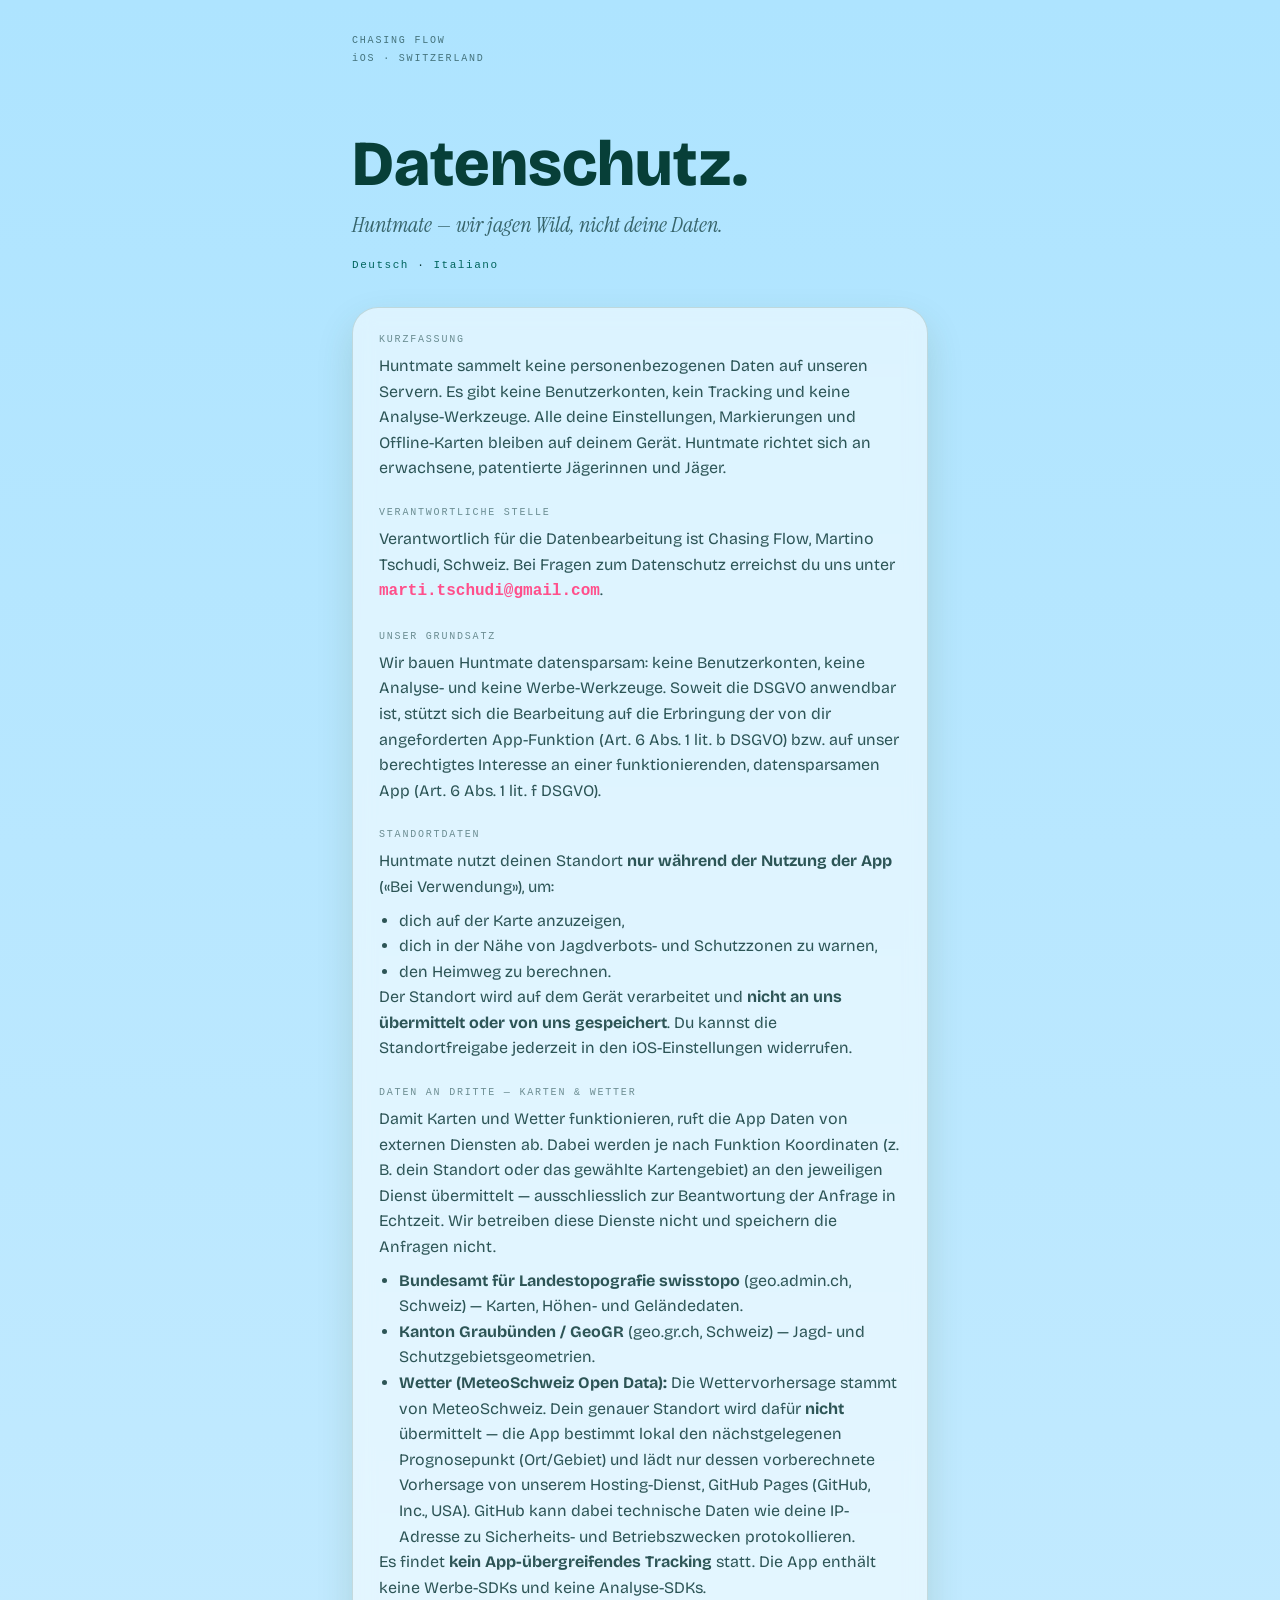
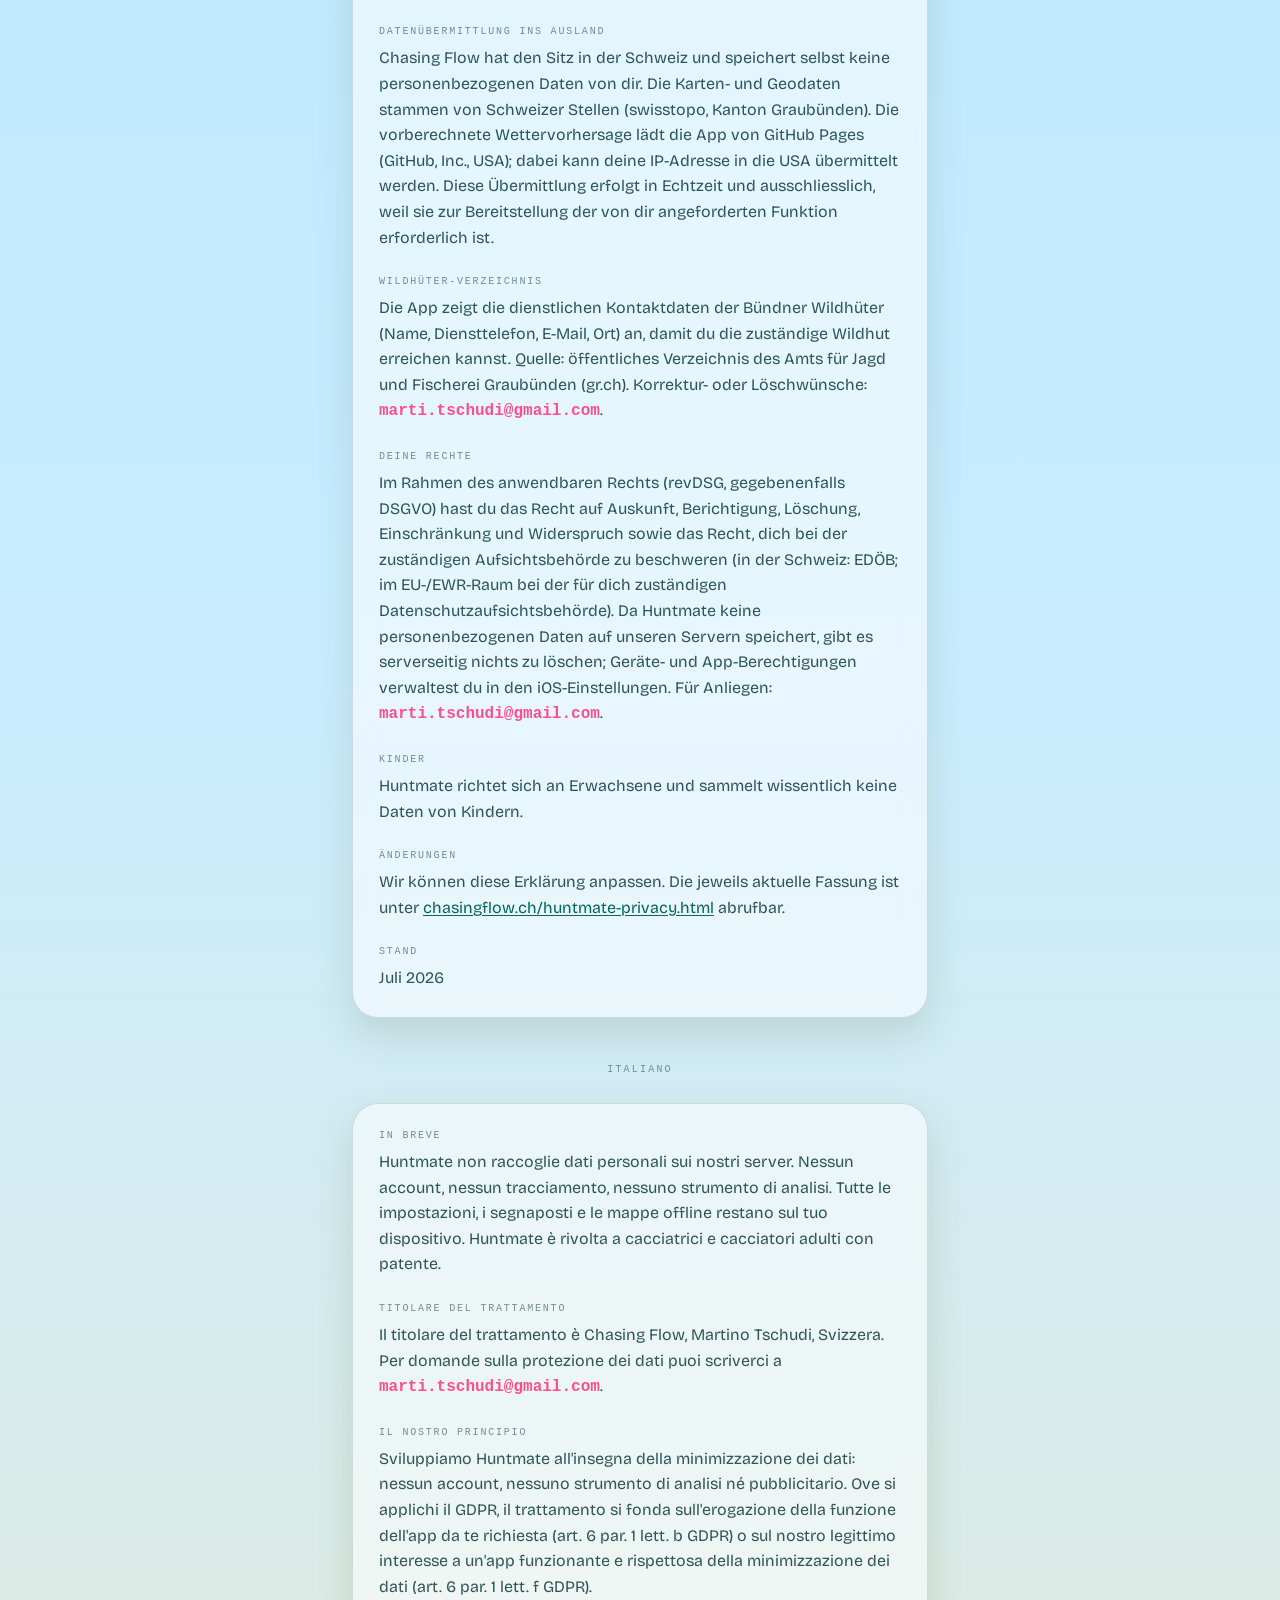
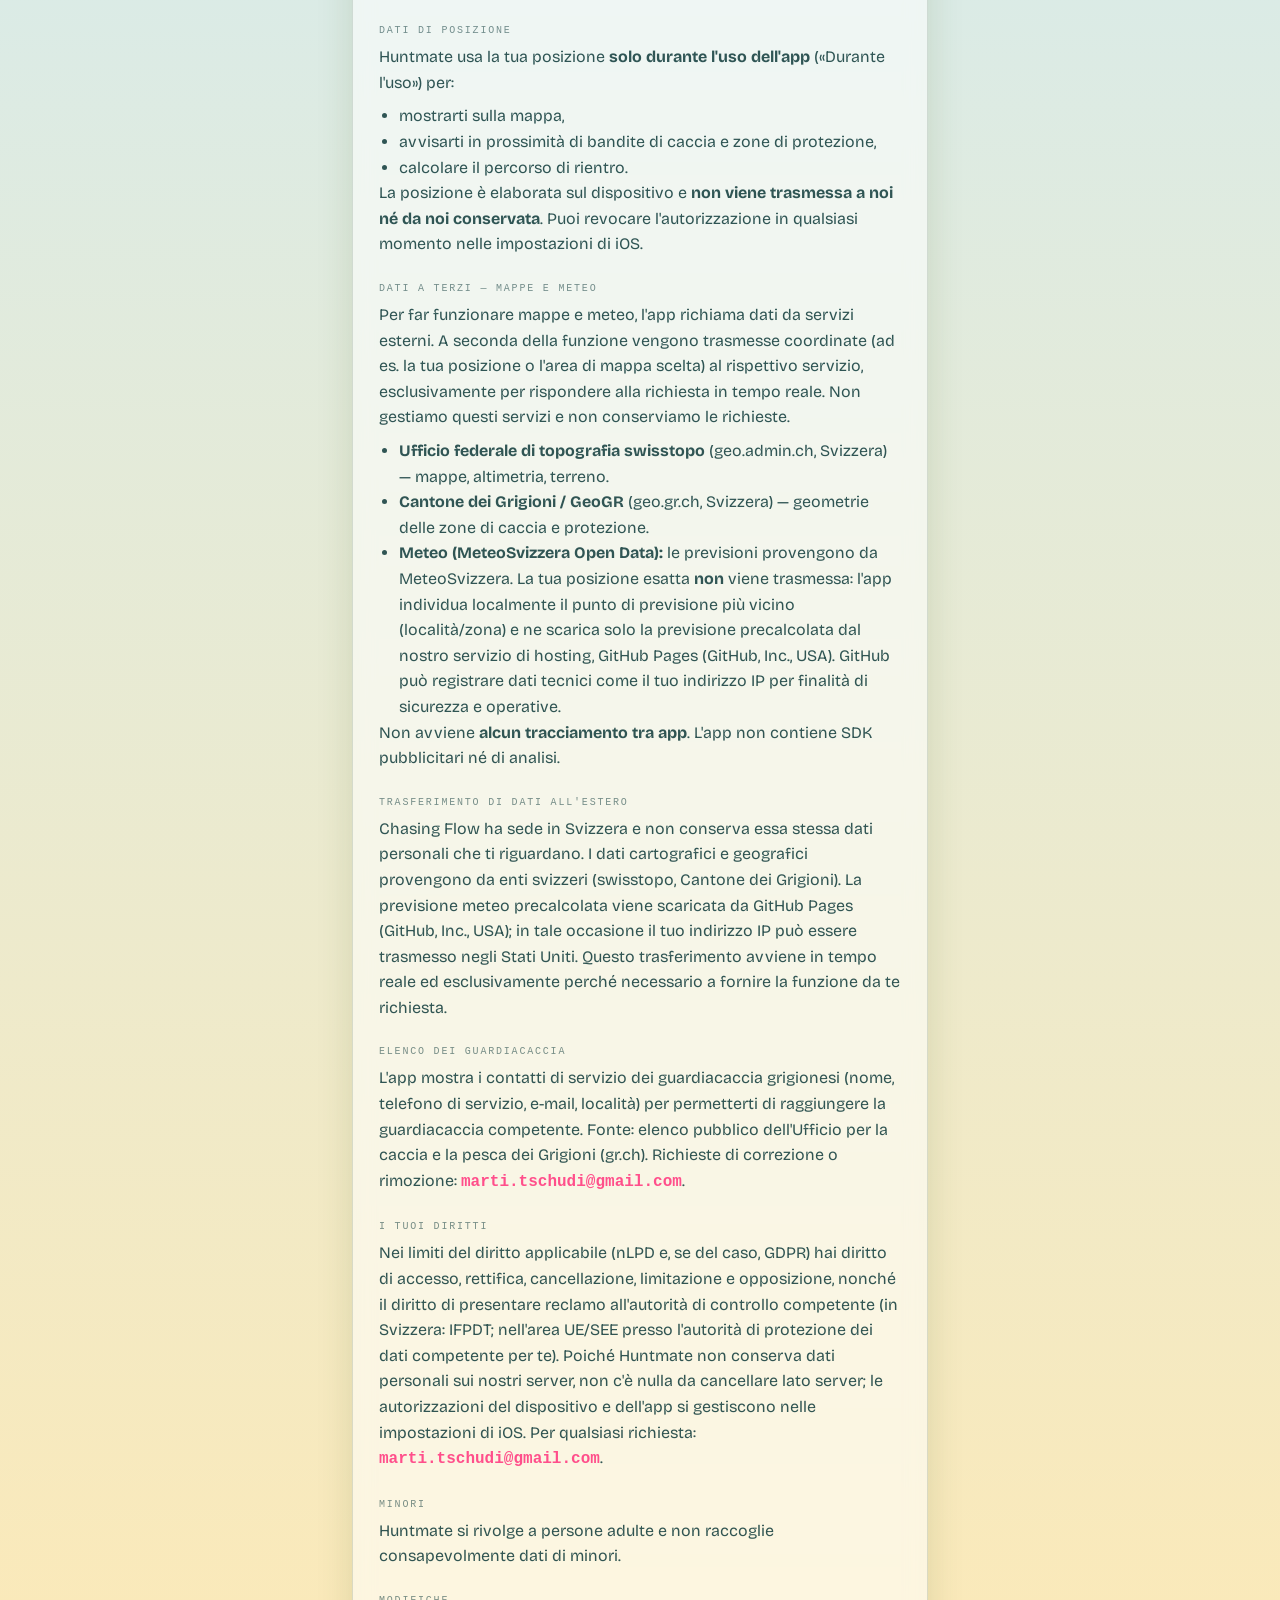
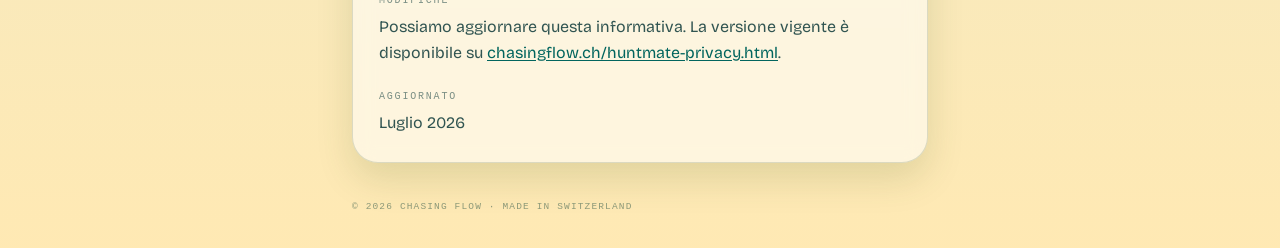
==== huntmate-privacy.html @ fb3e7503 "Add standalone Huntmate privacy policy page (DE/IT) Bilingual privacy policy for the Huntmate iOS ap" ====
<!DOCTYPE html>
<html lang="de">
<head>
  <meta charset="utf-8">
  <meta name="viewport" content="width=device-width, initial-scale=1">
  <title>Datenschutz — Huntmate</title>
  <meta name="description" content="Datenschutzerklärung der Huntmate-App von Chasing Flow — keine Konten, kein Tracking, keine Analyse. Deine Daten bleiben auf deinem Gerät.">
  <meta name="robots" content="noindex, follow">
  <meta name="theme-color" content="#aee4ff">
  <link rel="icon" href="data:image/svg+xml,%3Csvg xmlns='http://www.w3.org/2000/svg' viewBox='0 0 64 64'%3E%3Crect width='64' height='64' rx='14' fill='%23aee4ff'/%3E%3Ccircle cx='41' cy='23' r='11' fill='%23ffb340'/%3E%3Cpath d='M0 42c10-7 22-7 32 0s22 7 32 0v22H0z' fill='%232fcabe'/%3E%3C/svg%3E">
  <link rel="preconnect" href="https://fonts.googleapis.com">
  <link rel="preconnect" href="https://fonts.gstatic.com" crossorigin>
  <link href="https://fonts.googleapis.com/css2?family=Bricolage+Grotesque:opsz,wght@12..96,400;12..96,600;12..96,700;12..96,800&amp;family=Instrument+Serif:ital,wght@0,400;1,400&amp;display=swap" rel="stylesheet">
  <link rel="stylesheet" href="styles.css">
  <style>
    .legal-lang { margin: 20px 0 0; font-family: var(--font-mono); font-size: 11px; letter-spacing: .14em; }
    .legal-lang a { color: var(--teal-kicker); text-decoration: none; }
    .legal-lang a:hover { text-decoration: underline; }
    .legal-langbar { margin: 46px 0 -8px; text-align: center; font-family: var(--font-mono); font-size: 10px; letter-spacing: .22em; color: rgba(13, 56, 56, .5); }
    .legal-card ul { margin: 8px 0 0; padding-left: 20px; }
    .legal-card li { font-size: 16px; line-height: 1.6; color: rgba(13, 56, 56, .85); }
  </style>
</head>
<body class="legal">
  <main class="legal-wrap">

    <p class="legal-brand">CHASING FLOW<br>iOS · SWITZERLAND</p>

    <h1 class="legal-title">Datenschutz.</h1>
    <p class="legal-sub">Huntmate — wir jagen Wild, nicht deine Daten.</p>
    <nav class="legal-lang" aria-label="Sprache / Lingua">
      <a href="#de">Deutsch</a> · <a href="#it">Italiano</a>
    </nav>

    <!-- ============================ DEUTSCH ============================ -->
    <div class="legal-card" id="de">
      <section>
        <h2 class="legal-kicker">KURZFASSUNG</h2>
        <p>Huntmate sammelt keine personenbezogenen Daten auf unseren Servern. Es gibt keine Benutzerkonten, kein Tracking und keine Analyse-Werkzeuge. Alle deine Einstellungen, Markierungen und Offline-Karten bleiben auf deinem Gerät. Huntmate richtet sich an erwachsene, patentierte Jägerinnen und Jäger.</p>
      </section>

      <section>
        <h2 class="legal-kicker">VERANTWORTLICHE STELLE</h2>
        <p>Verantwortlich für die Datenbearbeitung ist Chasing Flow, Martino Tschudi, Schweiz. Bei Fragen zum Datenschutz erreichst du uns unter <a class="legal-email" href="mailto:marti.tschudi@gmail.com">marti.tschudi@gmail.com</a>.</p>
      </section>

      <section>
        <h2 class="legal-kicker">UNSER GRUNDSATZ</h2>
        <p>Wir bauen Huntmate datensparsam: keine Benutzerkonten, keine Analyse- und keine Werbe-Werkzeuge. Soweit die DSGVO anwendbar ist, stützt sich die Bearbeitung auf die Erbringung der von dir angeforderten App-Funktion (Art. 6 Abs. 1 lit. b DSGVO) bzw. auf unser berechtigtes Interesse an einer funktionierenden, datensparsamen App (Art. 6 Abs. 1 lit. f DSGVO).</p>
      </section>

      <section>
        <h2 class="legal-kicker">STANDORTDATEN</h2>
        <p>Huntmate nutzt deinen Standort <strong>nur während der Nutzung der App</strong> («Bei Verwendung»), um:</p>
        <ul>
          <li>dich auf der Karte anzuzeigen,</li>
          <li>dich in der Nähe von Jagdverbots- und Schutzzonen zu warnen,</li>
          <li>den Heimweg zu berechnen.</li>
        </ul>
        <p>Der Standort wird auf dem Gerät verarbeitet und <strong>nicht an uns übermittelt oder von uns gespeichert</strong>. Du kannst die Standortfreigabe jederzeit in den iOS-Einstellungen widerrufen.</p>
      </section>

      <section>
        <h2 class="legal-kicker">DATEN AN DRITTE — KARTEN &amp; WETTER</h2>
        <p>Damit Karten und Wetter funktionieren, ruft die App Daten von externen Diensten ab. Dabei werden je nach Funktion Koordinaten (z. B. dein Standort oder das gewählte Kartengebiet) an den jeweiligen Dienst übermittelt — ausschliesslich zur Beantwortung der Anfrage in Echtzeit. Wir betreiben diese Dienste nicht und speichern die Anfragen nicht.</p>
        <ul>
          <li><strong>Bundesamt für Landestopografie swisstopo</strong> (geo.admin.ch, Schweiz) — Karten, Höhen- und Geländedaten.</li>
          <li><strong>Kanton Graubünden / GeoGR</strong> (geo.gr.ch, Schweiz) — Jagd- und Schutzgebietsgeometrien.</li>
          <li><strong>Wetter (MeteoSchweiz Open Data):</strong> Die Wettervorhersage stammt von MeteoSchweiz. Dein genauer Standort wird dafür <strong>nicht</strong> übermittelt — die App bestimmt lokal den nächstgelegenen Prognosepunkt (Ort/Gebiet) und lädt nur dessen vorberechnete Vorhersage von unserem Hosting-Dienst, GitHub Pages (GitHub, Inc., USA). GitHub kann dabei technische Daten wie deine IP-Adresse zu Sicherheits- und Betriebszwecken protokollieren.</li>
        </ul>
        <p>Es findet <strong>kein App-übergreifendes Tracking</strong> statt. Die App enthält keine Werbe-SDKs und keine Analyse-SDKs.</p>
      </section>

      <section>
        <h2 class="legal-kicker">DATENÜBERMITTLUNG INS AUSLAND</h2>
        <p>Chasing Flow hat den Sitz in der Schweiz und speichert selbst keine personenbezogenen Daten von dir. Die Karten- und Geodaten stammen von Schweizer Stellen (swisstopo, Kanton Graubünden). Die vorberechnete Wettervorhersage lädt die App von GitHub Pages (GitHub, Inc., USA); dabei kann deine IP-Adresse in die USA übermittelt werden. Diese Übermittlung erfolgt in Echtzeit und ausschliesslich, weil sie zur Bereitstellung der von dir angeforderten Funktion erforderlich ist.</p>
      </section>

      <section>
        <h2 class="legal-kicker">WILDHÜTER-VERZEICHNIS</h2>
        <p>Die App zeigt die dienstlichen Kontaktdaten der Bündner Wildhüter (Name, Diensttelefon, E-Mail, Ort) an, damit du die zuständige Wildhut erreichen kannst. Quelle: öffentliches Verzeichnis des Amts für Jagd und Fischerei Graubünden (gr.ch). Korrektur- oder Löschwünsche: <a class="legal-email" href="mailto:marti.tschudi@gmail.com">marti.tschudi@gmail.com</a>.</p>
      </section>

      <section>
        <h2 class="legal-kicker">DEINE RECHTE</h2>
        <p>Im Rahmen des anwendbaren Rechts (revDSG, gegebenenfalls DSGVO) hast du das Recht auf Auskunft, Berichtigung, Löschung, Einschränkung und Widerspruch sowie das Recht, dich bei der zuständigen Aufsichtsbehörde zu beschweren (in der Schweiz: EDÖB; im EU-/EWR-Raum bei der für dich zuständigen Datenschutzaufsichtsbehörde). Da Huntmate keine personenbezogenen Daten auf unseren Servern speichert, gibt es serverseitig nichts zu löschen; Geräte- und App-Berechtigungen verwaltest du in den iOS-Einstellungen. Für Anliegen: <a class="legal-email" href="mailto:marti.tschudi@gmail.com">marti.tschudi@gmail.com</a>.</p>
      </section>

      <section>
        <h2 class="legal-kicker">KINDER</h2>
        <p>Huntmate richtet sich an Erwachsene und sammelt wissentlich keine Daten von Kindern.</p>
      </section>

      <section>
        <h2 class="legal-kicker">ÄNDERUNGEN</h2>
        <p>Wir können diese Erklärung anpassen. Die jeweils aktuelle Fassung ist unter <a href="https://chasingflow.ch/huntmate-privacy.html">chasingflow.ch/huntmate-privacy.html</a> abrufbar.</p>
      </section>

      <section>
        <h2 class="legal-kicker">STAND</h2>
        <p>Juli 2026</p>
      </section>
    </div>

    <!-- ============================ ITALIANO ============================ -->
    <p class="legal-langbar">ITALIANO</p>
    <div class="legal-card" id="it">
      <section>
        <h2 class="legal-kicker">IN BREVE</h2>
        <p>Huntmate non raccoglie dati personali sui nostri server. Nessun account, nessun tracciamento, nessuno strumento di analisi. Tutte le impostazioni, i segnaposti e le mappe offline restano sul tuo dispositivo. Huntmate è rivolta a cacciatrici e cacciatori adulti con patente.</p>
      </section>

      <section>
        <h2 class="legal-kicker">TITOLARE DEL TRATTAMENTO</h2>
        <p>Il titolare del trattamento è Chasing Flow, Martino Tschudi, Svizzera. Per domande sulla protezione dei dati puoi scriverci a <a class="legal-email" href="mailto:marti.tschudi@gmail.com">marti.tschudi@gmail.com</a>.</p>
      </section>

      <section>
        <h2 class="legal-kicker">IL NOSTRO PRINCIPIO</h2>
        <p>Sviluppiamo Huntmate all'insegna della minimizzazione dei dati: nessun account, nessuno strumento di analisi né pubblicitario. Ove si applichi il GDPR, il trattamento si fonda sull'erogazione della funzione dell'app da te richiesta (art. 6 par. 1 lett. b GDPR) o sul nostro legittimo interesse a un'app funzionante e rispettosa della minimizzazione dei dati (art. 6 par. 1 lett. f GDPR).</p>
      </section>

      <section>
        <h2 class="legal-kicker">DATI DI POSIZIONE</h2>
        <p>Huntmate usa la tua posizione <strong>solo durante l'uso dell'app</strong> («Durante l'uso») per:</p>
        <ul>
          <li>mostrarti sulla mappa,</li>
          <li>avvisarti in prossimità di bandite di caccia e zone di protezione,</li>
          <li>calcolare il percorso di rientro.</li>
        </ul>
        <p>La posizione è elaborata sul dispositivo e <strong>non viene trasmessa a noi né da noi conservata</strong>. Puoi revocare l'autorizzazione in qualsiasi momento nelle impostazioni di iOS.</p>
      </section>

      <section>
        <h2 class="legal-kicker">DATI A TERZI — MAPPE E METEO</h2>
        <p>Per far funzionare mappe e meteo, l'app richiama dati da servizi esterni. A seconda della funzione vengono trasmesse coordinate (ad es. la tua posizione o l'area di mappa scelta) al rispettivo servizio, esclusivamente per rispondere alla richiesta in tempo reale. Non gestiamo questi servizi e non conserviamo le richieste.</p>
        <ul>
          <li><strong>Ufficio federale di topografia swisstopo</strong> (geo.admin.ch, Svizzera) — mappe, altimetria, terreno.</li>
          <li><strong>Cantone dei Grigioni / GeoGR</strong> (geo.gr.ch, Svizzera) — geometrie delle zone di caccia e protezione.</li>
          <li><strong>Meteo (MeteoSvizzera Open Data):</strong> le previsioni provengono da MeteoSvizzera. La tua posizione esatta <strong>non</strong> viene trasmessa: l'app individua localmente il punto di previsione più vicino (località/zona) e ne scarica solo la previsione precalcolata dal nostro servizio di hosting, GitHub Pages (GitHub, Inc., USA). GitHub può registrare dati tecnici come il tuo indirizzo IP per finalità di sicurezza e operative.</li>
        </ul>
        <p>Non avviene <strong>alcun tracciamento tra app</strong>. L'app non contiene SDK pubblicitari né di analisi.</p>
      </section>

      <section>
        <h2 class="legal-kicker">TRASFERIMENTO DI DATI ALL'ESTERO</h2>
        <p>Chasing Flow ha sede in Svizzera e non conserva essa stessa dati personali che ti riguardano. I dati cartografici e geografici provengono da enti svizzeri (swisstopo, Cantone dei Grigioni). La previsione meteo precalcolata viene scaricata da GitHub Pages (GitHub, Inc., USA); in tale occasione il tuo indirizzo IP può essere trasmesso negli Stati Uniti. Questo trasferimento avviene in tempo reale ed esclusivamente perché necessario a fornire la funzione da te richiesta.</p>
      </section>

      <section>
        <h2 class="legal-kicker">ELENCO DEI GUARDIACACCIA</h2>
        <p>L'app mostra i contatti di servizio dei guardiacaccia grigionesi (nome, telefono di servizio, e-mail, località) per permetterti di raggiungere la guardiacaccia competente. Fonte: elenco pubblico dell'Ufficio per la caccia e la pesca dei Grigioni (gr.ch). Richieste di correzione o rimozione: <a class="legal-email" href="mailto:marti.tschudi@gmail.com">marti.tschudi@gmail.com</a>.</p>
      </section>

      <section>
        <h2 class="legal-kicker">I TUOI DIRITTI</h2>
        <p>Nei limiti del diritto applicabile (nLPD e, se del caso, GDPR) hai diritto di accesso, rettifica, cancellazione, limitazione e opposizione, nonché il diritto di presentare reclamo all'autorità di controllo competente (in Svizzera: IFPDT; nell'area UE/SEE presso l'autorità di protezione dei dati competente per te). Poiché Huntmate non conserva dati personali sui nostri server, non c'è nulla da cancellare lato server; le autorizzazioni del dispositivo e dell'app si gestiscono nelle impostazioni di iOS. Per qualsiasi richiesta: <a class="legal-email" href="mailto:marti.tschudi@gmail.com">marti.tschudi@gmail.com</a>.</p>
      </section>

      <section>
        <h2 class="legal-kicker">MINORI</h2>
        <p>Huntmate si rivolge a persone adulte e non raccoglie consapevolmente dati di minori.</p>
      </section>

      <section>
        <h2 class="legal-kicker">MODIFICHE</h2>
        <p>Possiamo aggiornare questa informativa. La versione vigente è disponibile su <a href="https://chasingflow.ch/huntmate-privacy.html">chasingflow.ch/huntmate-privacy.html</a>.</p>
      </section>

      <section>
        <h2 class="legal-kicker">AGGIORNATO</h2>
        <p>Luglio 2026</p>
      </section>
    </div>

    <p class="legal-foot">© 2026 CHASING FLOW · MADE IN SWITZERLAND</p>

  </main>
</body>
</html>
---- styles.css ----
/* ==========================================================================
   Chasing Flow — chasingflow.ch
   Page styles + design tokens. The scene itself is painted by main.js
   into the fixed full-viewport canvas (#cv).
   ========================================================================== */

:root {
  /* ink */
  --ink: #0d3838;
  --ink-hunt: #143028;
  --ink-lake: #043f3a;
  --ink-passion: #045048;
  --ink-contact: #073f38;
  /* accents */
  --amber: #ffb52e;
  --amber-kicker: #8a5800;
  --amber-ink: #3a2600;
  --teal: #00c2b8;
  --teal-kicker: #02655e;
  --teal-ink: #00312e;
  --pink: #ff4f8b;
  /* scene */
  --sky: #aee4ff;
  /* type */
  --font-display: 'Bricolage Grotesque', sans-serif;
  --font-serif: 'Instrument Serif', serif;
  --font-mono: ui-monospace, Menlo, monospace;
}

* { box-sizing: border-box; }

html, body { overflow-x: clip; }

body {
  margin: 0;
  background: var(--sky); /* no-JS fallback: the flat morning blue */
  font-family: var(--font-display);
  color: var(--ink);
}

a:focus-visible {
  outline: 2px solid rgba(13, 56, 56, .7);
  outline-offset: 3px;
  border-radius: 6px;
}

/* --- fixed scene canvas --------------------------------------------------- */

#cv {
  position: fixed;
  inset: 0;
  width: 100%;
  height: 100%;
  display: block;
  z-index: 0;
}

/* --- fixed flow-meter HUD --------------------------------------------------
   The difference blend is how it stays legible over sky and water. */

.hud {
  position: fixed;
  top: 18px;
  right: 20px;
  z-index: 5;
  pointer-events: none;
  text-align: right;
  mix-blend-mode: difference;
  color: #fff;
  font-family: var(--font-mono);
}
.hud-flow { font-size: 16px; letter-spacing: .08em; font-weight: 600; }
.hud-zone { font-size: 9px; letter-spacing: .18em; margin-top: 3px; opacity: .75; }

/* --- content column -------------------------------------------------------- */

.content { position: relative; z-index: 1; }

/* --- hero — morning --------------------------------------------------------- */

.hero {
  min-height: 100vh;
  min-height: 100svh;
  display: flex;
  flex-direction: column;
  justify-content: space-between;
  padding: 22px 22px 30px;
  max-width: 680px;
  margin: 0 auto;
  width: 100%;
}
.hero-label {
  margin: 0;
  font-family: var(--font-mono);
  font-size: 10px;
  letter-spacing: .18em;
  color: rgba(13, 56, 56, .65);
  line-height: 1.8;
}
.hero-title {
  font-size: clamp(46px, 11vw, 104px);
  font-weight: 800;
  line-height: .96;
  letter-spacing: -.015em;
  margin: 0;
}
.hero-title .hl { display: inline-block; will-change: transform; }
.hueflow { animation: hueflow 6s ease-in-out infinite; }
.hero-tagline {
  font-family: var(--font-serif);
  font-style: italic;
  font-size: clamp(19px, 4.6vw, 28px);
  margin: 16px 0 0;
  color: rgba(13, 56, 56, .8);
}
.cue { text-align: center; transition: opacity .6s; }
.cue span {
  display: inline-block;
  font-family: var(--font-mono);
  font-size: 10px;
  letter-spacing: .2em;
  color: rgba(13, 56, 56, .55);
  animation: cue 2.2s ease-in-out infinite;
}

/* --- manifesto --------------------------------------------------------------- */

.manifesto {
  min-height: 52vh;
  min-height: 52svh;
  display: flex;
  flex-direction: column;
  align-items: center;
  justify-content: center;
  text-align: center;
  padding: 60px 26px;
  max-width: 620px;
  margin: 0 auto;
}
.manifesto-line {
  margin: 0;
  font-family: var(--font-serif);
  font-style: italic;
  font-size: clamp(24px, 5.6vw, 36px);
  line-height: 1.25;
  color: var(--ink);
}
.manifesto-kicker {
  margin: 18px 0 0;
  font-family: var(--font-mono);
  font-size: 10px;
  letter-spacing: .2em;
  color: rgba(13, 56, 56, .6);
}

/* --- app sections (HuntMate / Lake Zürich) ----------------------------------- */

.app {
  padding: 40px 22px 0;
  max-width: 620px;
  margin: 0 auto;
}
.app--lake {
  /* holds the viewport in open water while the crossing plays */
  padding: 68vh 22px 0;
  padding: 68svh 22px 0;
}
.app-kicker {
  margin: 0 0 18px;
  font-family: var(--font-mono);
  font-size: 10px;
  letter-spacing: .18em;
}
.app--hunt .app-kicker { color: var(--amber-kicker); }
.app--lake .app-kicker { color: var(--teal-kicker); }

.card {
  background: rgba(255, 255, 255, .55);
  -webkit-backdrop-filter: blur(10px);
  backdrop-filter: blur(10px);
  border: 1px solid rgba(20, 60, 30, .15);
  border-radius: 26px;
  padding: 26px;
  box-shadow: 0 16px 36px rgba(60, 90, 20, .15);
  animation: bob 7s ease-in-out infinite alternate;
}
.card--lake {
  background: rgba(255, 255, 255, .5);
  border-color: rgba(0, 140, 130, .28);
  box-shadow: 0 16px 40px rgba(0, 110, 100, .18);
  animation: bob 8s ease-in-out .8s infinite alternate;
}

.card-head {
  display: flex;
  align-items: center;
  gap: 15px;
}
.icon-slot {
  width: 62px;
  height: 62px;
  border-radius: 16px;
  flex: none;
}
.card--hunt .icon-slot {
  background: repeating-linear-gradient(45deg, rgba(255, 181, 46, .2) 0 9px, rgba(255, 181, 46, .42) 9px 18px);
  border: 1px solid rgba(200, 140, 20, .5);
}
.card--lake .icon-slot {
  background: repeating-linear-gradient(45deg, rgba(0, 194, 184, .16) 0 9px, rgba(0, 194, 184, .36) 9px 18px);
  border: 1px solid rgba(0, 150, 140, .5);
}
.app-name {
  margin: 0;
  font-size: 28px;
  font-weight: 800;
  line-height: 1;
}
.card--hunt .app-name { color: var(--ink-hunt); }
.card--lake .app-name { color: var(--ink-lake); }
.app-meta {
  margin: 5px 0 0;
  font-family: var(--font-mono);
  font-size: 9.5px;
  letter-spacing: .15em;
}
.card--hunt .app-meta { color: rgba(20, 48, 40, .55); }
.card--lake .app-meta { color: rgba(4, 63, 58, .6); }

.app-blurb {
  font-size: 16px;
  line-height: 1.55;
  margin: 16px 0 18px;
}
.card--hunt .app-blurb { color: rgba(20, 48, 40, .85); }
.card--lake .app-blurb { color: rgba(4, 63, 58, .85); }

.shot-slot {
  height: min(62vh, 400px);
  height: min(62svh, 400px);
  border-radius: 18px;
  display: flex;
  align-items: center;
  justify-content: center;
  font-family: var(--font-mono);
  font-size: 10px;
  letter-spacing: .12em;
}
.card--hunt .shot-slot {
  background: repeating-linear-gradient(45deg, rgba(255, 181, 46, .12) 0 10px, rgba(255, 181, 46, .24) 10px 20px);
  border: 1px solid rgba(200, 140, 20, .4);
  color: rgba(20, 48, 40, .6);
}
.card--lake .shot-slot {
  background: repeating-linear-gradient(45deg, rgba(0, 194, 184, .1) 0 10px, rgba(0, 194, 184, .2) 10px 20px);
  border: 1px solid rgba(0, 150, 140, .4);
  color: rgba(4, 63, 58, .6);
}

.card--lake .icon-slot--filled,
.card--hunt .icon-slot--filled {
  background: none;
  display: block;
}

/* Filled slot: placeholder stripes give way to a swipeable strip of shots.
   The cut-off tile at the card edge is the scroll affordance. */
.shot-slot--filled {
  justify-content: flex-start;
  gap: 10px;
  overflow-x: auto;
  overflow-y: hidden;
  scroll-snap-type: x proximity;
  overscroll-behavior-x: contain;
  scrollbar-width: none;
}
.shot-slot--filled::-webkit-scrollbar { display: none; }
.card--lake .shot-slot--filled,
.card--hunt .shot-slot--filled {
  background: none;
  border: none;
}
.shot-slot--filled img {
  height: 100%;
  width: auto;
  flex: none;
  border-radius: 14px;
  border: 1px solid rgba(0, 150, 140, .25);
  scroll-snap-align: start;
}
.card--hunt .shot-slot--filled img { border-color: rgba(200, 140, 20, .3); }

.pill {
  display: inline-flex;
  margin-top: 18px;
  padding: 12px 22px;
  border-radius: 999px;
  font-family: var(--font-mono);
  font-size: 11px;
  letter-spacing: .14em;
  text-decoration: none;
  font-weight: 700;
}
.pill--hunt { background: var(--amber); color: var(--amber-ink); }
.pill--lake { background: var(--teal); color: var(--teal-ink); }

/* --- golden transition -------------------------------------------------------- */

.transition {
  min-height: 62vh;
  min-height: 62svh;
  display: flex;
  flex-direction: column;
  align-items: center;
  justify-content: center;
  text-align: center;
  padding: 60px 26px;
  position: relative;
}
.ghost {
  position: absolute;
  inset: 0;
  display: flex;
  align-items: center;
  justify-content: center;
  font-weight: 800;
  font-size: clamp(110px, 28vw, 280px);
  letter-spacing: .02em;
  color: transparent;
  -webkit-text-stroke: 1.5px rgba(140, 90, 0, .2);
  pointer-events: none;
  user-select: none;
  -webkit-user-select: none;
}
.ghost--quiet { -webkit-text-stroke-color: rgba(255, 255, 255, .35); }
.transition-inner { position: relative; }
.transition-line {
  margin: 0;
  font-family: var(--font-serif);
  font-style: italic;
  font-size: clamp(28px, 6.4vw, 40px);
  line-height: 1.2;
  color: #7a4a00;
}
.transition-kicker {
  margin: 14px 0 0;
  font-family: var(--font-mono);
  font-size: 10px;
  letter-spacing: .2em;
  color: rgba(110, 70, 0, .65);
}

/* --- waterline marker: its document Y is the water surface (read by main.js) --- */

#waterMark { height: 0; }

/* --- passion -------------------------------------------------------------------- */

.passion {
  min-height: 70vh;
  min-height: 70svh;
  display: flex;
  flex-direction: column;
  justify-content: center;
  padding: 60px 22px;
  max-width: 620px;
  margin: 0 auto;
  position: relative;
}
.passion-inner { position: relative; }
.passion-line {
  margin: 0;
  font-family: var(--font-serif);
  font-style: italic;
  font-weight: 400;
  font-size: clamp(30px, 6.8vw, 44px);
  line-height: 1.2;
  color: var(--ink-passion);
}
.passion-copy {
  font-size: 16px;
  line-height: 1.6;
  color: rgba(4, 64, 58, .8);
  margin: 14px 0 0;
  max-width: 340px;
}

/* --- contact — eden ---------------------------------------------------------------- */

.contact {
  min-height: 78vh;
  min-height: 78svh;
  display: flex;
  flex-direction: column;
  justify-content: center;
  padding: 60px 22px;
  max-width: 620px;
  margin: 0 auto;
}
.contact-title {
  margin: 0;
  font-size: clamp(44px, 10vw, 76px);
  font-weight: 800;
  line-height: 1;
  color: var(--ink-contact);
}
.contact-email {
  display: inline-block;
  margin-top: 18px;
  font-family: var(--font-mono);
  font-size: clamp(16px, 4.2vw, 20px);
  color: var(--pink);
  text-decoration: none;
  animation: glowPulse 3.5s ease-in-out infinite;
  font-weight: 600;
}
.contact-note {
  font-family: var(--font-serif);
  font-style: italic;
  font-size: 16px;
  color: rgba(6, 60, 52, .65);
  margin: 28px 0 0;
}

/* --- footer — paradise --------------------------------------------------------------- */

.footer {
  padding: 0 22px 44px;
  max-width: 620px;
  margin: 0 auto;
}
.footer-flow {
  margin: 0;
  font-family: var(--font-mono);
  font-size: 9.5px;
  letter-spacing: .16em;
  color: rgba(6, 60, 52, .6);
  line-height: 1.8;
}
.footer-links {
  display: flex;
  gap: 18px;
  margin-top: 22px;
  font-family: var(--font-mono);
  font-size: 9.5px;
  letter-spacing: .14em;
}
.footer-links a {
  color: rgba(6, 60, 52, .65);
  text-decoration: none;
}
.footer-legal {
  font-family: var(--font-mono);
  font-size: 9.5px;
  letter-spacing: .12em;
  color: rgba(6, 60, 52, .45);
  margin: 12px 0 0;
  line-height: 1.7;
}

/* --- legal pages (Impressum / Privacy) ------------------------------------------------- */

.legal {
  min-height: 100vh;
  min-height: 100svh;
  background: linear-gradient(180deg, #aee4ff 0%, #c9ecff 45%, #ffe9b3 100%);
}
.legal-wrap {
  max-width: 620px;
  margin: 0 auto;
  padding: 22px 22px 44px;
}
.legal-brand {
  display: inline-block;
  font-family: var(--font-mono);
  font-size: 10px;
  letter-spacing: .18em;
  color: rgba(13, 56, 56, .65);
  line-height: 1.8;
  text-decoration: none;
}
.legal-title {
  margin: 54px 0 0;
  font-size: clamp(40px, 9vw, 64px);
  font-weight: 800;
  line-height: 1;
  color: var(--ink-contact);
}
.legal-sub {
  margin: 14px 0 0;
  font-family: var(--font-serif);
  font-style: italic;
  font-size: clamp(18px, 4.4vw, 22px);
  color: rgba(13, 56, 56, .75);
}
.legal-card {
  margin-top: 36px;
  background: rgba(255, 255, 255, .55);
  -webkit-backdrop-filter: blur(10px);
  backdrop-filter: blur(10px);
  border: 1px solid rgba(20, 60, 30, .15);
  border-radius: 26px;
  padding: 26px;
  box-shadow: 0 16px 36px rgba(60, 90, 20, .15);
}
.legal-card section + section { margin-top: 26px; }
.legal-kicker {
  margin: 0 0 8px;
  font-family: var(--font-mono);
  font-size: 10px;
  letter-spacing: .18em;
  font-weight: 400;
  color: rgba(13, 56, 56, .55);
}
.legal-card p {
  margin: 0;
  font-size: 16px;
  line-height: 1.6;
  color: rgba(13, 56, 56, .85);
}
.legal-card p + p { margin-top: 10px; }
.legal-card a {
  color: var(--teal-kicker);
  text-decoration: underline;
  text-underline-offset: 2px;
}
.legal-card a.legal-email {
  font-family: var(--font-mono);
  color: var(--pink);
  font-weight: 600;
  text-decoration: none;
}
.tbd {
  font-family: var(--font-mono);
  font-size: .85em;
  color: var(--amber-kicker);
  background: rgba(255, 181, 46, .18);
  border-radius: 6px;
  padding: 1px 6px;
}
.legal-back { margin-top: 32px; }
.legal-foot {
  margin: 36px 0 0;
  font-family: var(--font-mono);
  font-size: 9.5px;
  letter-spacing: .12em;
  color: rgba(6, 60, 52, .45);
  line-height: 1.7;
}

/* --- 404 ------------------------------------------------------------------------------------ */

.nf-hero {
  position: relative;
  min-height: 68vh;
  min-height: 68svh;
  display: flex;
  flex-direction: column;
  align-items: center;
  justify-content: center;
  text-align: center;
  padding: 60px 0;
}
.nf-inner { position: relative; }
.nf-kicker {
  margin: 0;
  font-family: var(--font-mono);
  font-size: 10px;
  letter-spacing: .2em;
  color: rgba(110, 70, 0, .65);
}
.nf-title {
  margin: 12px 0 0;
  font-size: clamp(44px, 10vw, 76px);
  font-weight: 800;
  line-height: 1;
  color: var(--ink-contact);
}
.nf-line {
  font-family: var(--font-serif);
  font-style: italic;
  font-size: clamp(19px, 4.6vw, 26px);
  color: rgba(13, 56, 56, .8);
  margin: 14px 0 0;
}
.nf-inner .pill { margin-top: 28px; }

/* --- keyframes --------------------------------------------------------------------------- */

@keyframes cue {
  0%, 100% { transform: translateY(0); opacity: .9; }
  50% { transform: translateY(9px); opacity: .35; }
}
@keyframes glowPulse {
  0%, 100% { text-shadow: 0 0 16px rgba(255, 79, 139, .45); }
  50% { text-shadow: 0 0 38px rgba(255, 79, 139, .85); }
}
@keyframes hueflow {
  0%, 100% { color: #0d8a76; text-shadow: 0 0 24px rgba(0, 194, 184, .4); }
  33% { color: #ff8a3d; text-shadow: 0 0 24px rgba(255, 138, 61, .4); }
  66% { color: #ff5e93; text-shadow: 0 0 24px rgba(255, 94, 147, .4); }
}
@keyframes bob {
  from { transform: translateY(-5px) rotate(-0.3deg); }
  to { transform: translateY(6px) rotate(0.35deg); }
}

/* --- reduced motion ------------------------------------------------------------------------ */

@media (prefers-reduced-motion: reduce) {
  * { animation: none !important; }
}
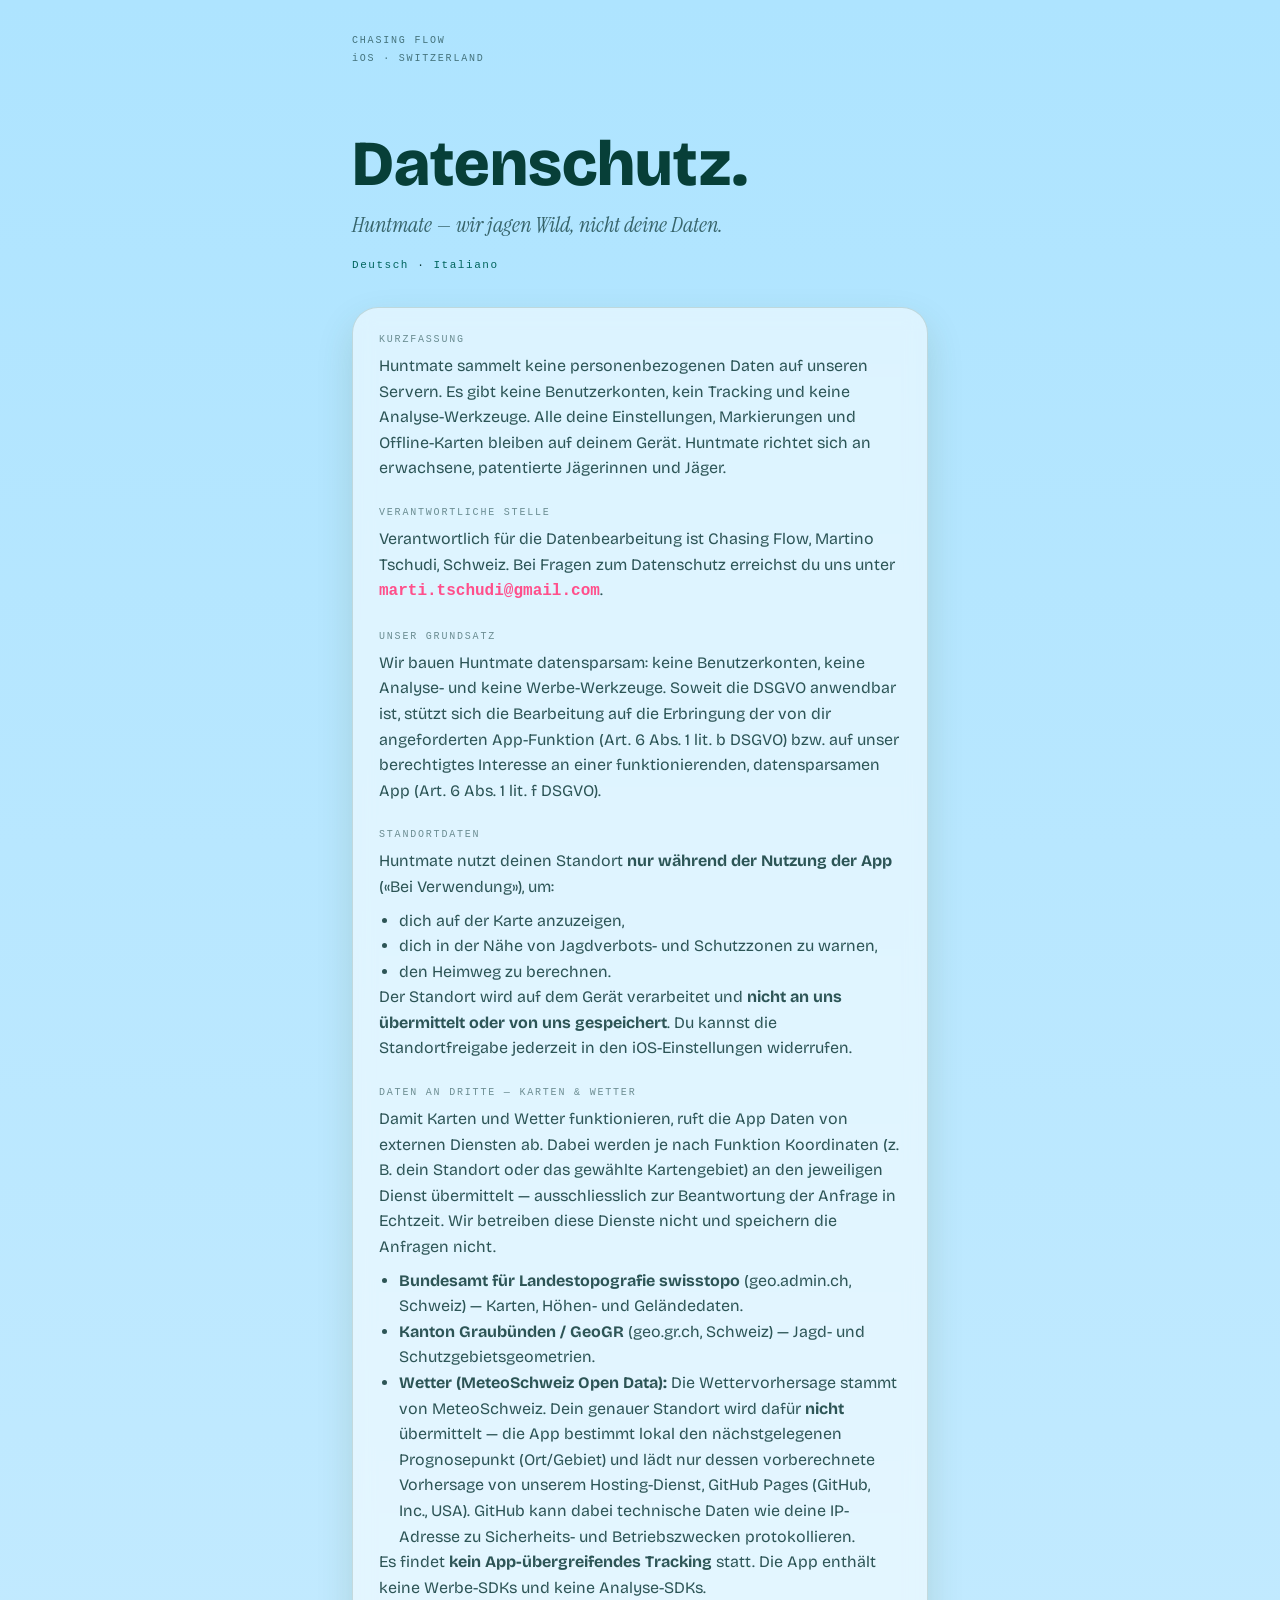
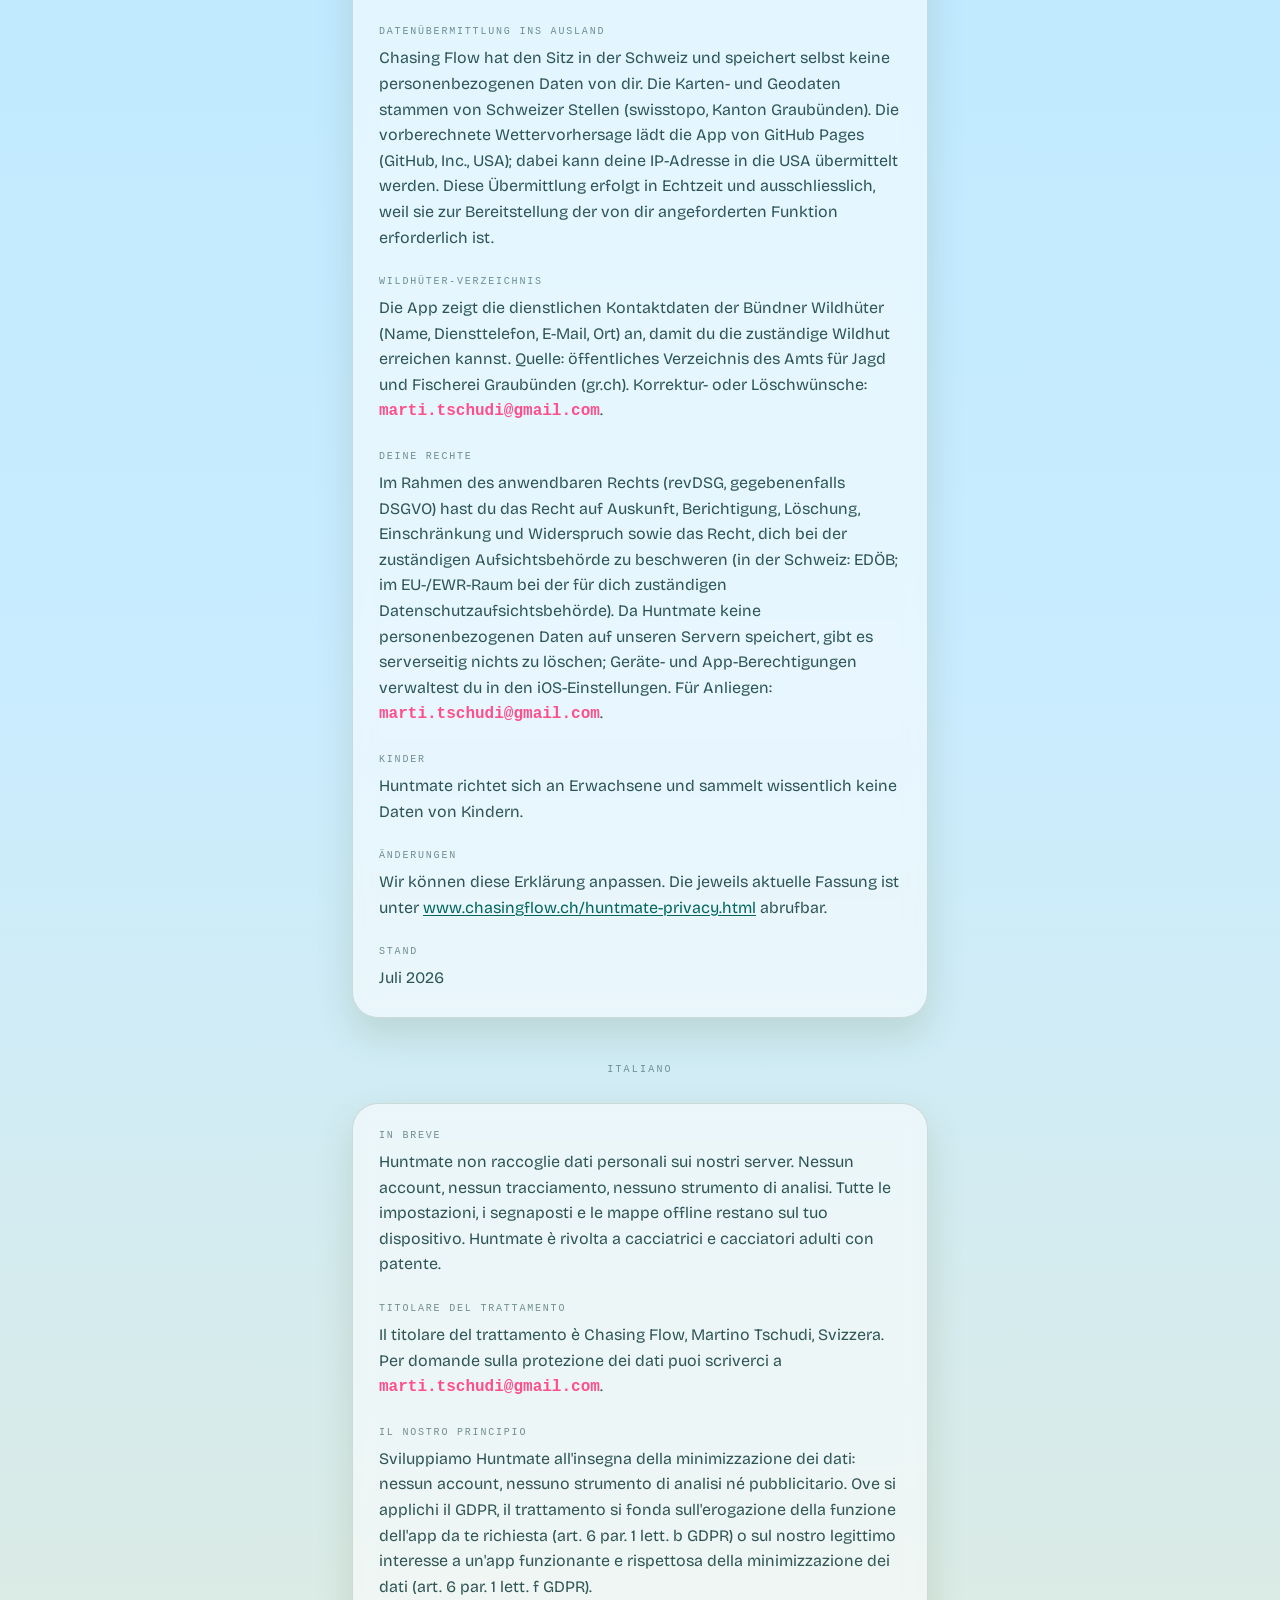
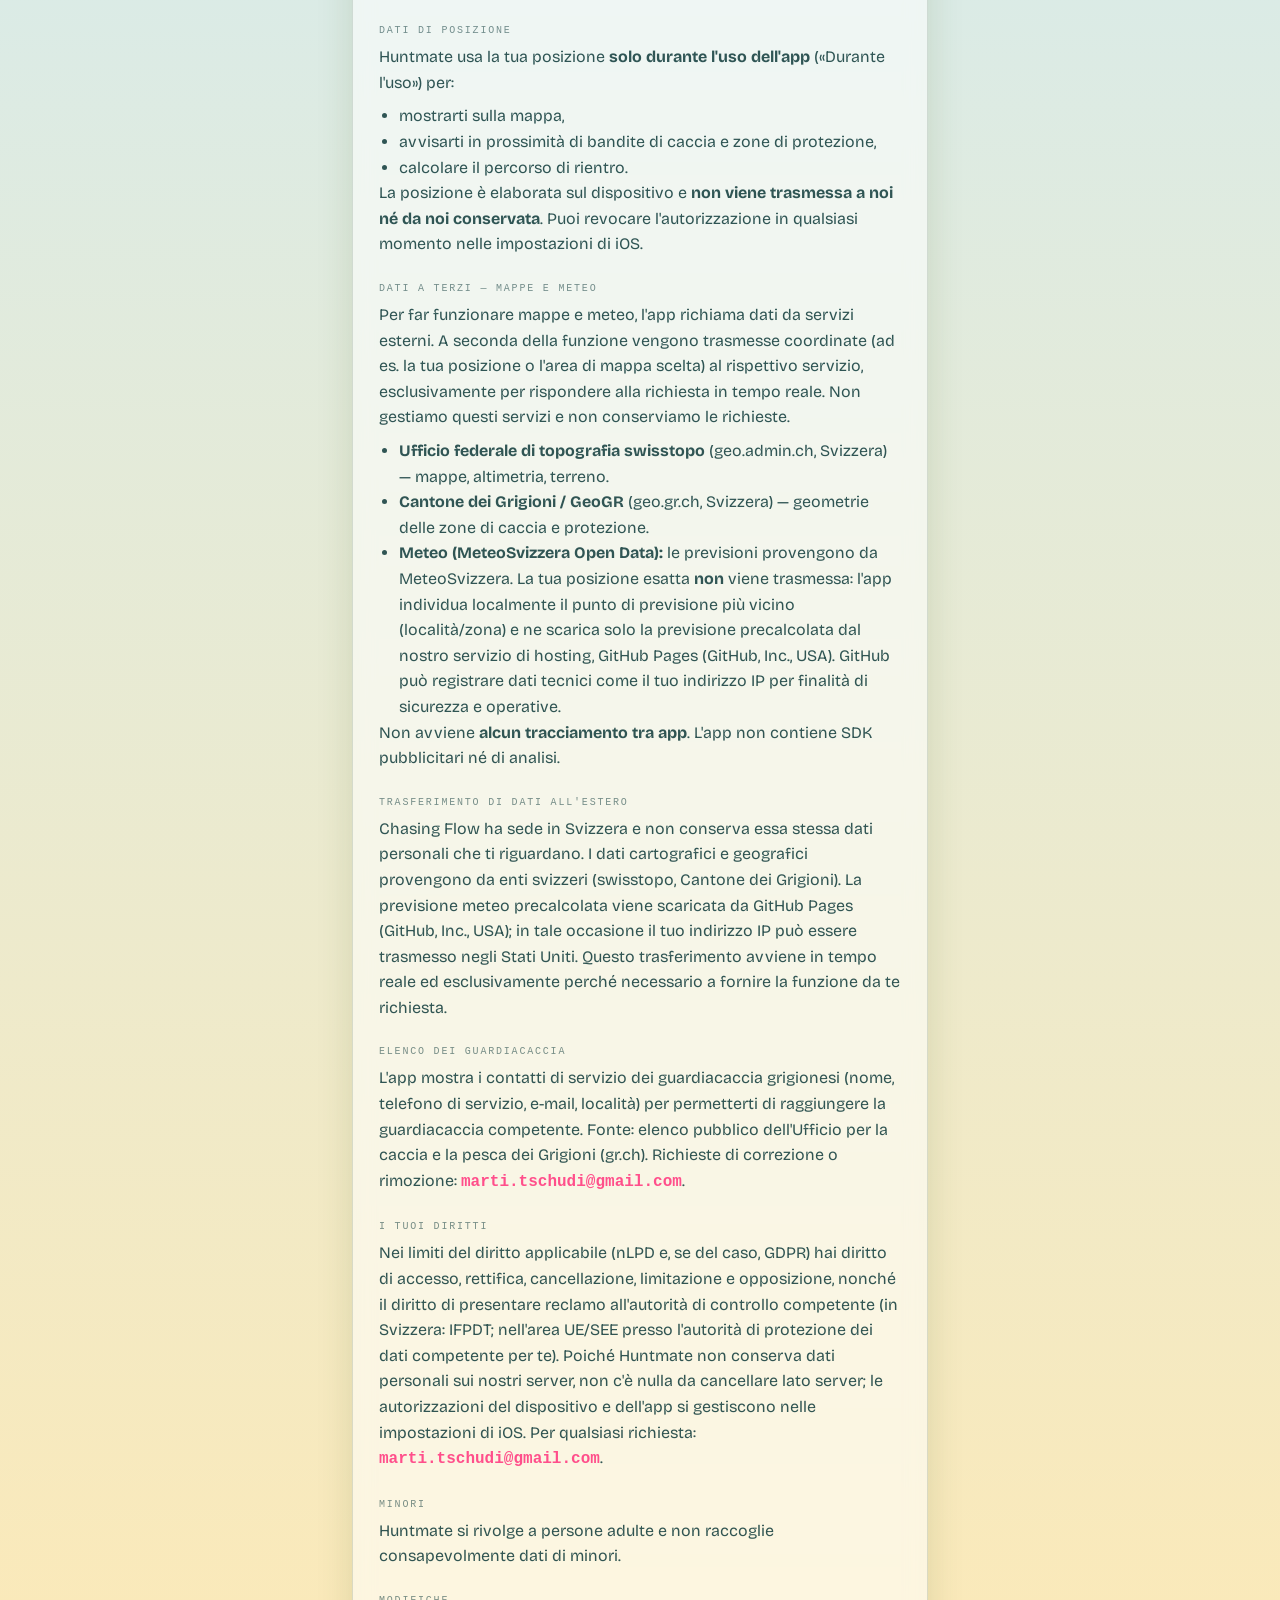
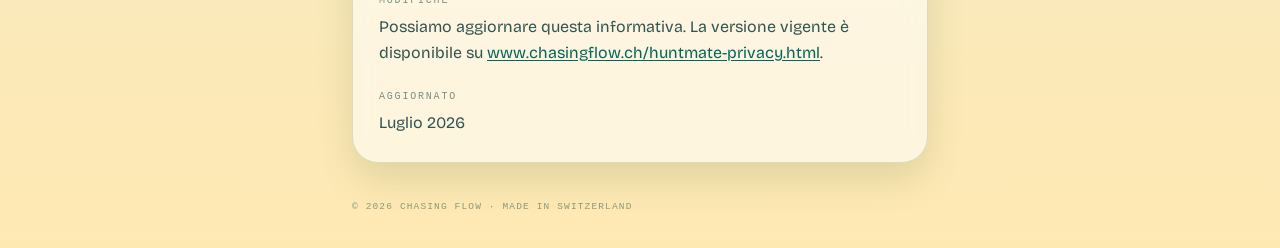
==== commit f1d67c90: "Huntmate privacy page: canonical www host in self-links Co-Authored-By: Claude Opus 4.8 <noreply@ant" ====
--- a/huntmate-privacy.html
+++ b/huntmate-privacy.html
@@ -93,7 +93,7 @@
 
       <section>
         <h2 class="legal-kicker">ÄNDERUNGEN</h2>
-        <p>Wir können diese Erklärung anpassen. Die jeweils aktuelle Fassung ist unter <a href="https://chasingflow.ch/huntmate-privacy.html">chasingflow.ch/huntmate-privacy.html</a> abrufbar.</p>
+        <p>Wir können diese Erklärung anpassen. Die jeweils aktuelle Fassung ist unter <a href="https://www.chasingflow.ch/huntmate-privacy.html">www.chasingflow.ch/huntmate-privacy.html</a> abrufbar.</p>
       </section>
 
       <section>
@@ -164,7 +164,7 @@
 
       <section>
         <h2 class="legal-kicker">MODIFICHE</h2>
-        <p>Possiamo aggiornare questa informativa. La versione vigente è disponibile su <a href="https://chasingflow.ch/huntmate-privacy.html">chasingflow.ch/huntmate-privacy.html</a>.</p>
+        <p>Possiamo aggiornare questa informativa. La versione vigente è disponibile su <a href="https://www.chasingflow.ch/huntmate-privacy.html">www.chasingflow.ch/huntmate-privacy.html</a>.</p>
       </section>
 
       <section>
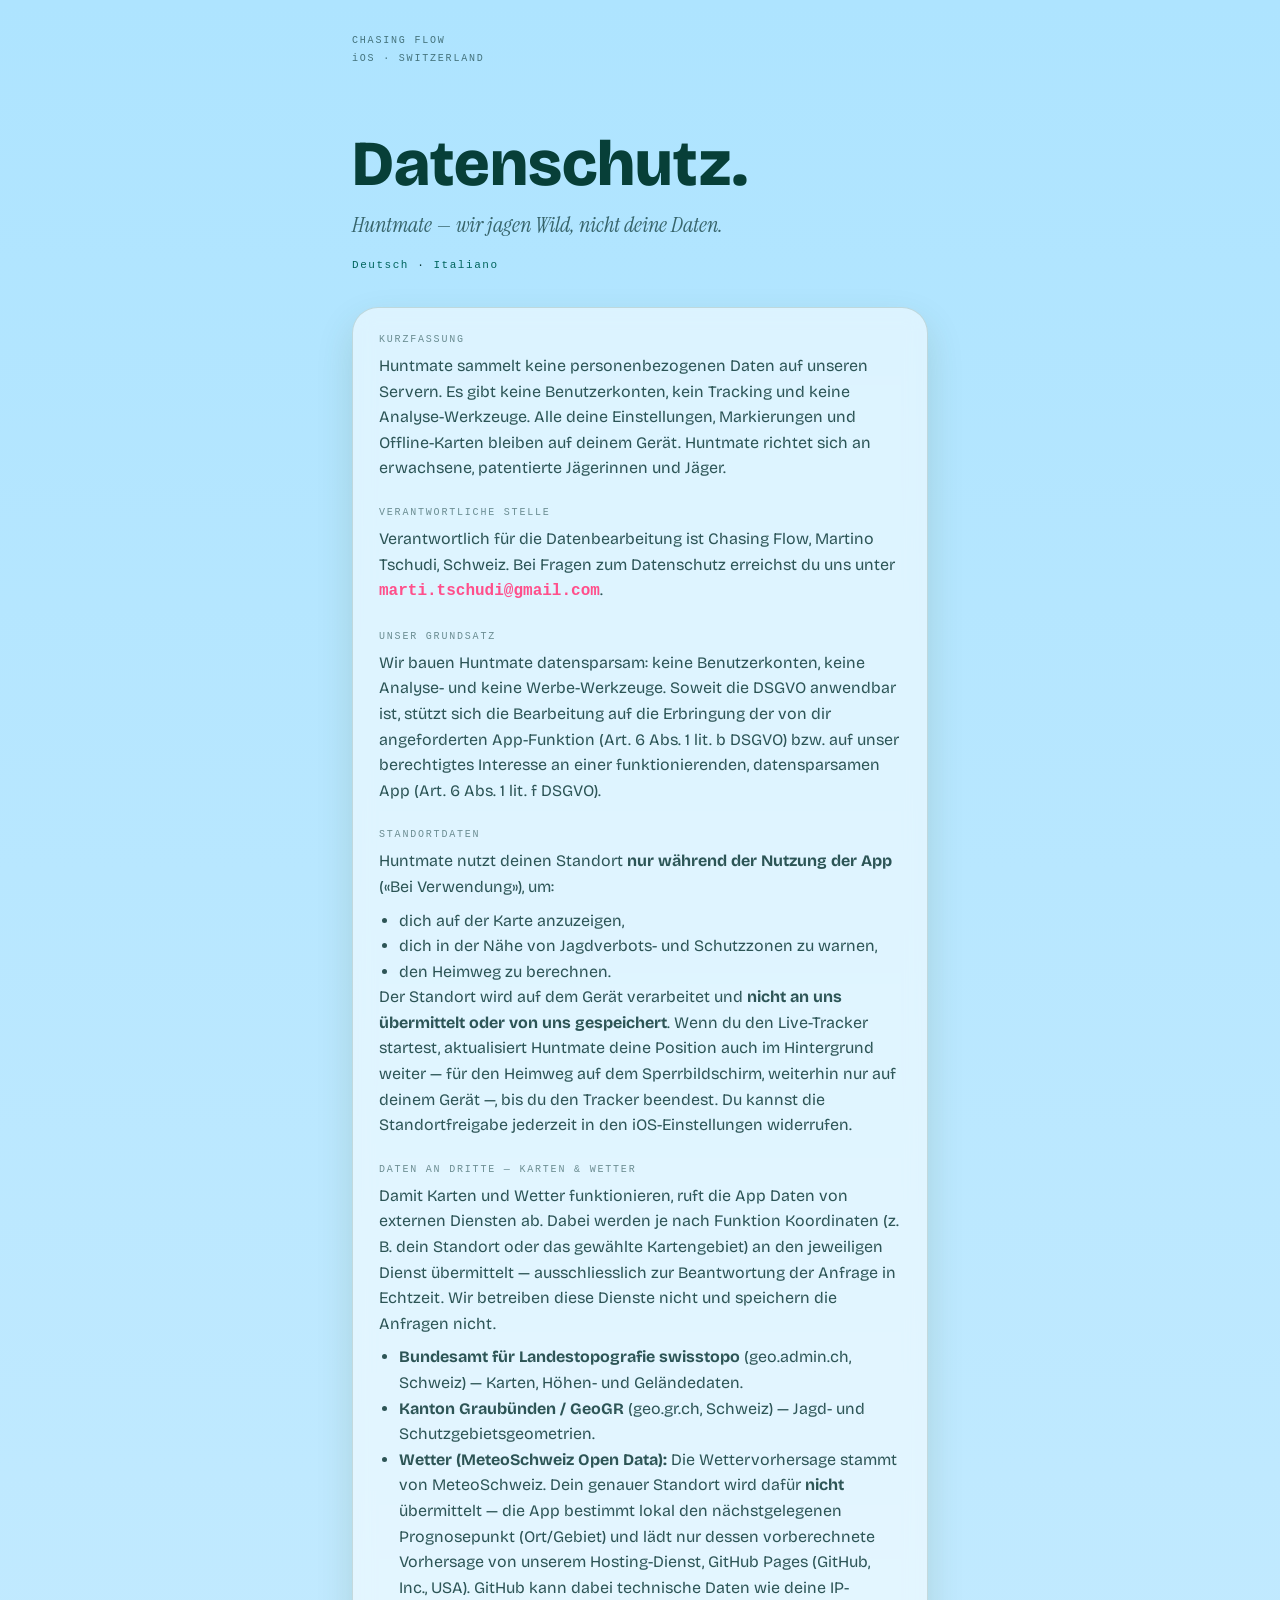
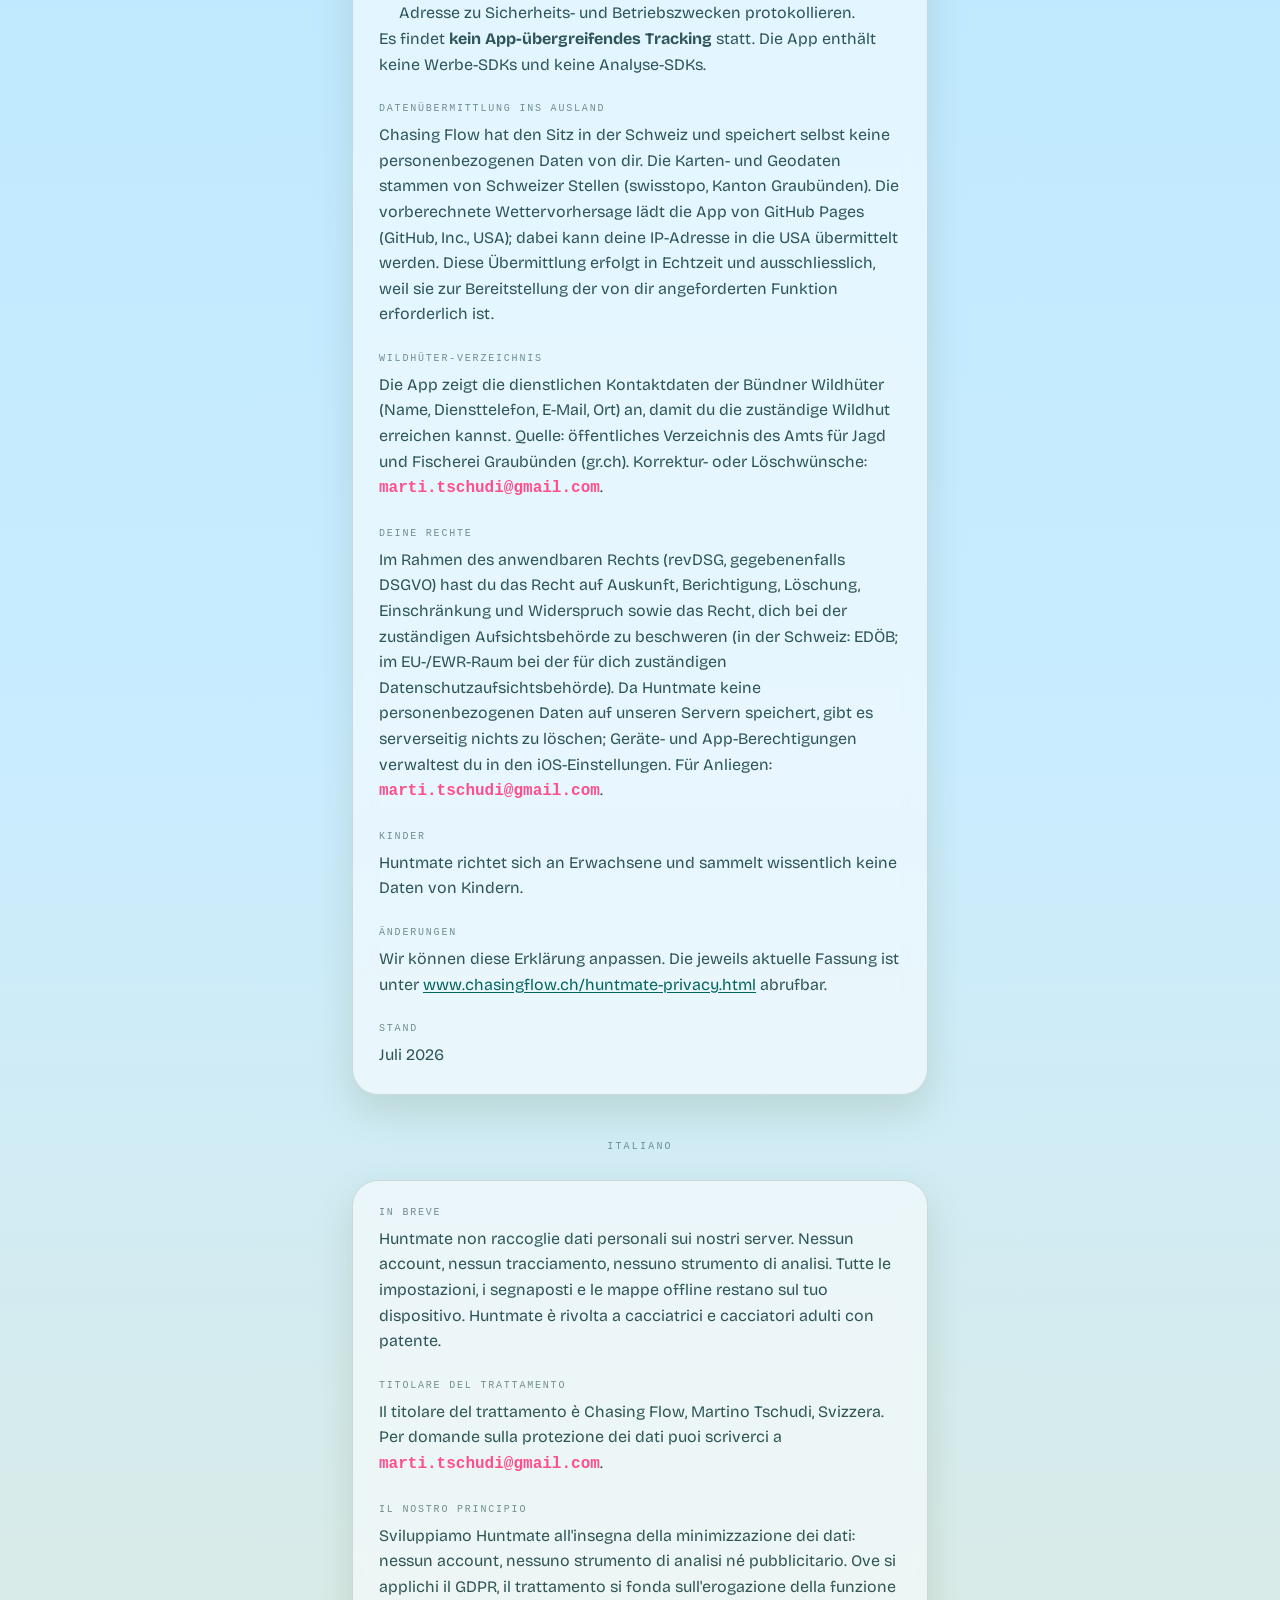
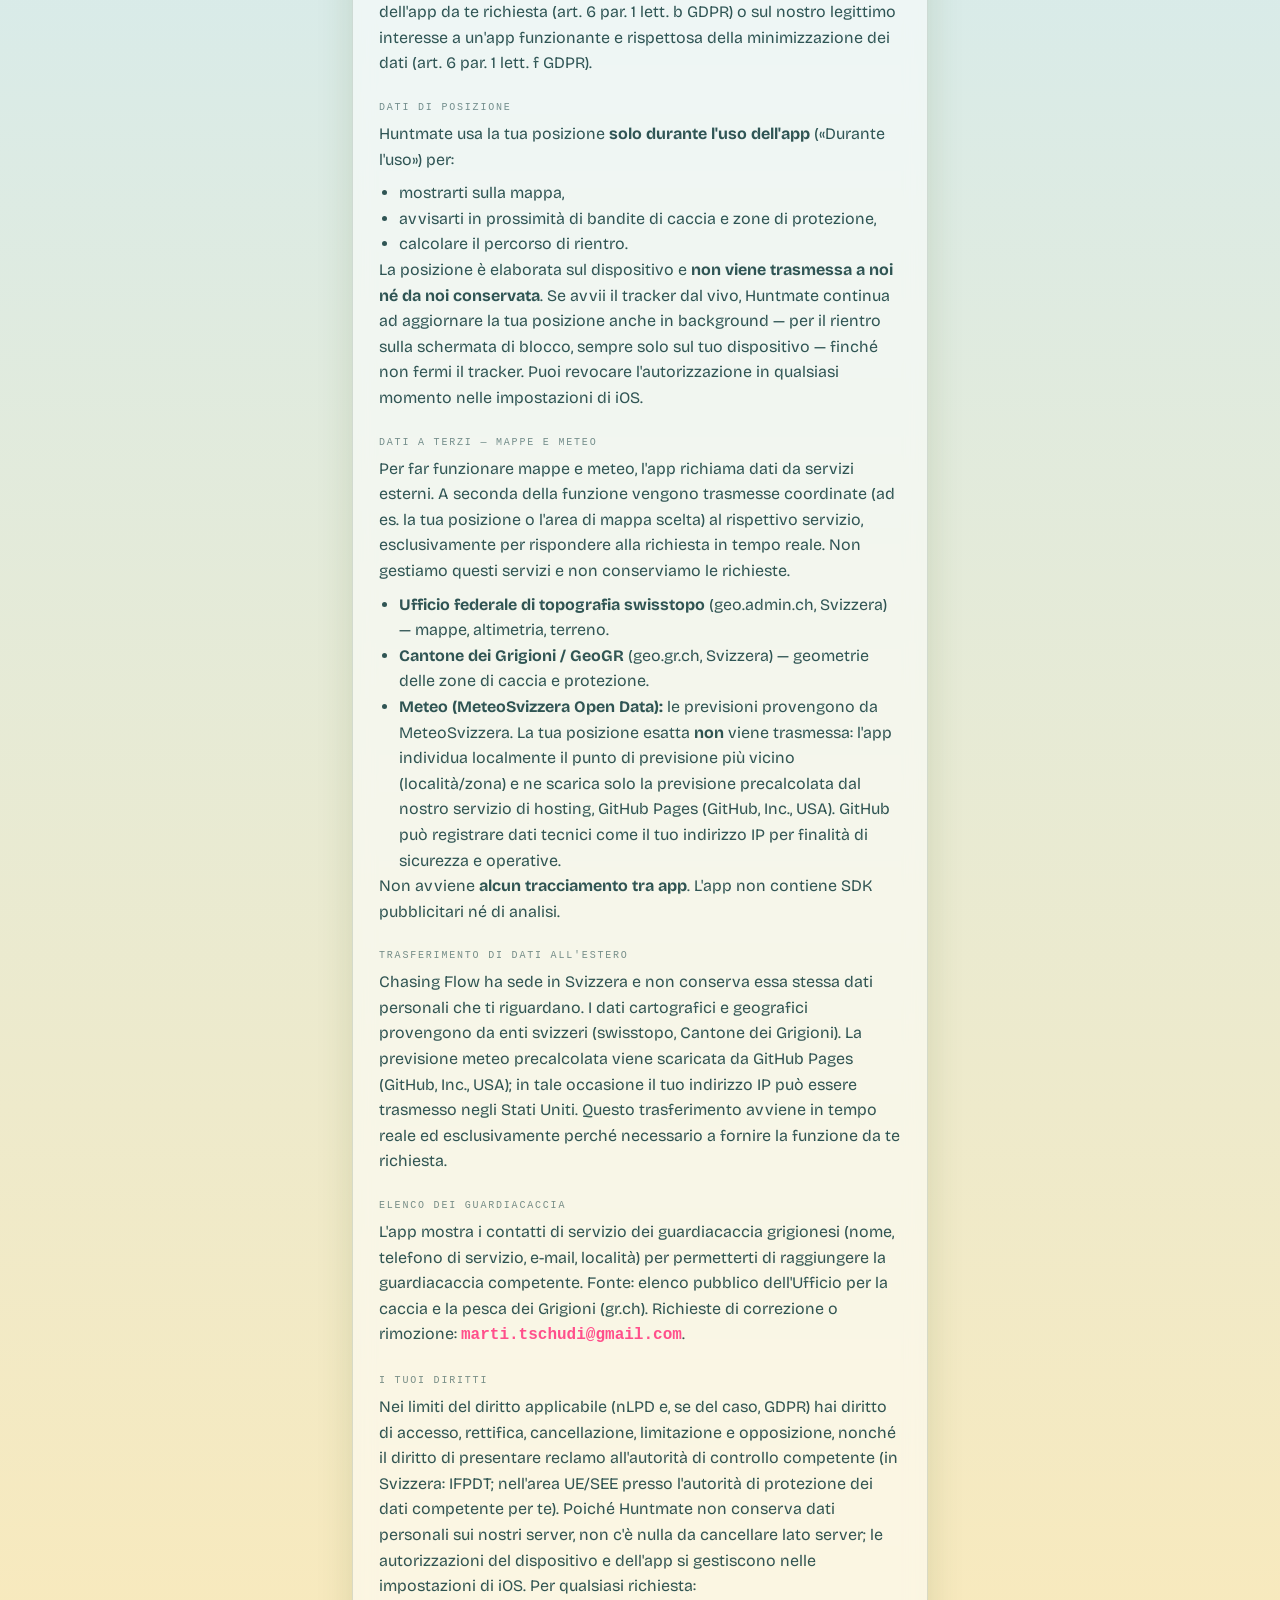
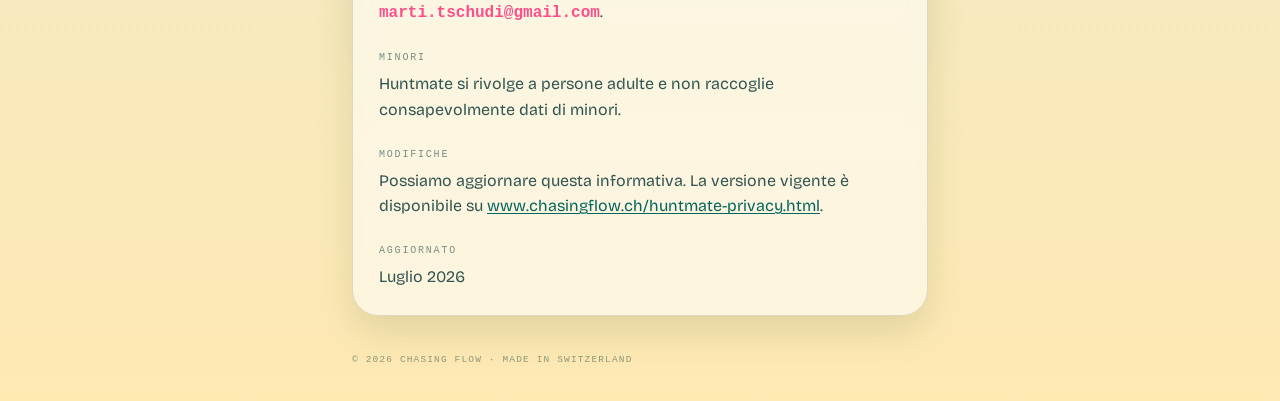
==== commit 549c5ba8: "Huntmate privacy: disclose background location during user-started Live Tracker (DE/IT) Co-Authored-" ====
--- a/huntmate-privacy.html
+++ b/huntmate-privacy.html
@@ -57,7 +57,7 @@
           <li>dich in der Nähe von Jagdverbots- und Schutzzonen zu warnen,</li>
           <li>den Heimweg zu berechnen.</li>
         </ul>
-        <p>Der Standort wird auf dem Gerät verarbeitet und <strong>nicht an uns übermittelt oder von uns gespeichert</strong>. Du kannst die Standortfreigabe jederzeit in den iOS-Einstellungen widerrufen.</p>
+        <p>Der Standort wird auf dem Gerät verarbeitet und <strong>nicht an uns übermittelt oder von uns gespeichert</strong>. Wenn du den Live-Tracker startest, aktualisiert Huntmate deine Position auch im Hintergrund weiter — für den Heimweg auf dem Sperrbildschirm, weiterhin nur auf deinem Gerät —, bis du den Tracker beendest. Du kannst die Standortfreigabe jederzeit in den iOS-Einstellungen widerrufen.</p>
       </section>
 
       <section>
@@ -128,7 +128,7 @@
           <li>avvisarti in prossimità di bandite di caccia e zone di protezione,</li>
           <li>calcolare il percorso di rientro.</li>
         </ul>
-        <p>La posizione è elaborata sul dispositivo e <strong>non viene trasmessa a noi né da noi conservata</strong>. Puoi revocare l'autorizzazione in qualsiasi momento nelle impostazioni di iOS.</p>
+        <p>La posizione è elaborata sul dispositivo e <strong>non viene trasmessa a noi né da noi conservata</strong>. Se avvii il tracker dal vivo, Huntmate continua ad aggiornare la tua posizione anche in background — per il rientro sulla schermata di blocco, sempre solo sul tuo dispositivo — finché non fermi il tracker. Puoi revocare l'autorizzazione in qualsiasi momento nelle impostazioni di iOS.</p>
       </section>
 
       <section>
--- a/styles.css
+++ b/styles.css
@@ -404,16 +404,79 @@
   line-height: 1;
   color: var(--ink-contact);
 }
-.contact-email {
-  display: inline-block;
-  margin-top: 18px;
-  font-family: var(--font-mono);
-  font-size: clamp(16px, 4.2vw, 20px);
-  color: var(--pink);
-  text-decoration: none;
-  animation: glowPulse 3.5s ease-in-out infinite;
-  font-weight: 600;
-}
+.contact-form {
+  margin-top: 26px;
+  display: flex;
+  flex-direction: column;
+  gap: 16px;
+}
+.contact-field { display: flex; flex-direction: column; gap: 7px; }
+.contact-flabel {
+  font-family: var(--font-mono);
+  font-size: 10px;
+  letter-spacing: .16em;
+  color: var(--teal-kicker);
+}
+.contact-input {
+  width: 100%;
+  font-family: var(--font-display);
+  font-size: 16px; /* ≥16px so iOS doesn't zoom on focus */
+  color: var(--ink-contact);
+  background: rgba(255, 255, 255, .6);
+  border: 1px solid rgba(6, 60, 52, .18);
+  border-radius: 12px;
+  padding: 12px 14px;
+  -webkit-appearance: none;
+  appearance: none;
+  transition: border-color .2s ease, background .2s ease, box-shadow .2s ease;
+}
+.contact-input::placeholder { color: rgba(6, 60, 52, .4); }
+.contact-input:focus {
+  outline: none;
+  border-color: var(--pink);
+  background: rgba(255, 255, 255, .85);
+  box-shadow: 0 0 0 3px rgba(255, 79, 139, .14);
+}
+textarea.contact-input { resize: vertical; min-height: 104px; line-height: 1.5; }
+/* honeypot — visually gone, still in the tab-free DOM for bots to trip on */
+.contact-hp {
+  position: absolute;
+  left: -9999px;
+  width: 1px;
+  height: 1px;
+  opacity: 0;
+}
+.contact-send {
+  align-self: flex-start;
+  display: inline-flex;
+  align-items: center;
+  gap: .5em;
+  margin-top: 2px;
+  padding: 13px 26px;
+  border: 0;
+  border-radius: 999px;
+  background: var(--pink);
+  color: #fff;
+  font-family: var(--font-mono);
+  font-size: 12px;
+  letter-spacing: .14em;
+  font-weight: 700;
+  cursor: pointer;
+  transition: box-shadow .2s ease, transform .2s ease, opacity .2s ease;
+}
+.contact-send:hover { box-shadow: 0 0 30px rgba(255, 79, 139, .6); transform: translateY(-1px); }
+.contact-send:focus-visible { outline: 2px solid var(--pink); outline-offset: 3px; }
+.contact-send:disabled { opacity: .55; cursor: default; box-shadow: none; transform: none; }
+.contact-status {
+  margin: 4px 0 0;
+  min-height: 1.4em;
+  font-family: var(--font-serif);
+  font-style: italic;
+  font-size: 15px;
+  color: rgba(6, 60, 52, .75);
+}
+.contact-status[data-state="ok"] { color: var(--teal-kicker); }
+.contact-status[data-state="error"] { color: var(--pink); font-style: normal; }
 .contact-note {
   font-family: var(--font-serif);
   font-style: italic;
@@ -591,10 +654,6 @@
   0%, 100% { transform: translateY(0); opacity: .9; }
   50% { transform: translateY(9px); opacity: .35; }
 }
-@keyframes glowPulse {
-  0%, 100% { text-shadow: 0 0 16px rgba(255, 79, 139, .45); }
-  50% { text-shadow: 0 0 38px rgba(255, 79, 139, .85); }
-}
 @keyframes hueflow {
   0%, 100% { color: #0d8a76; text-shadow: 0 0 24px rgba(0, 194, 184, .4); }
   33% { color: #ff8a3d; text-shadow: 0 0 24px rgba(255, 138, 61, .4); }
